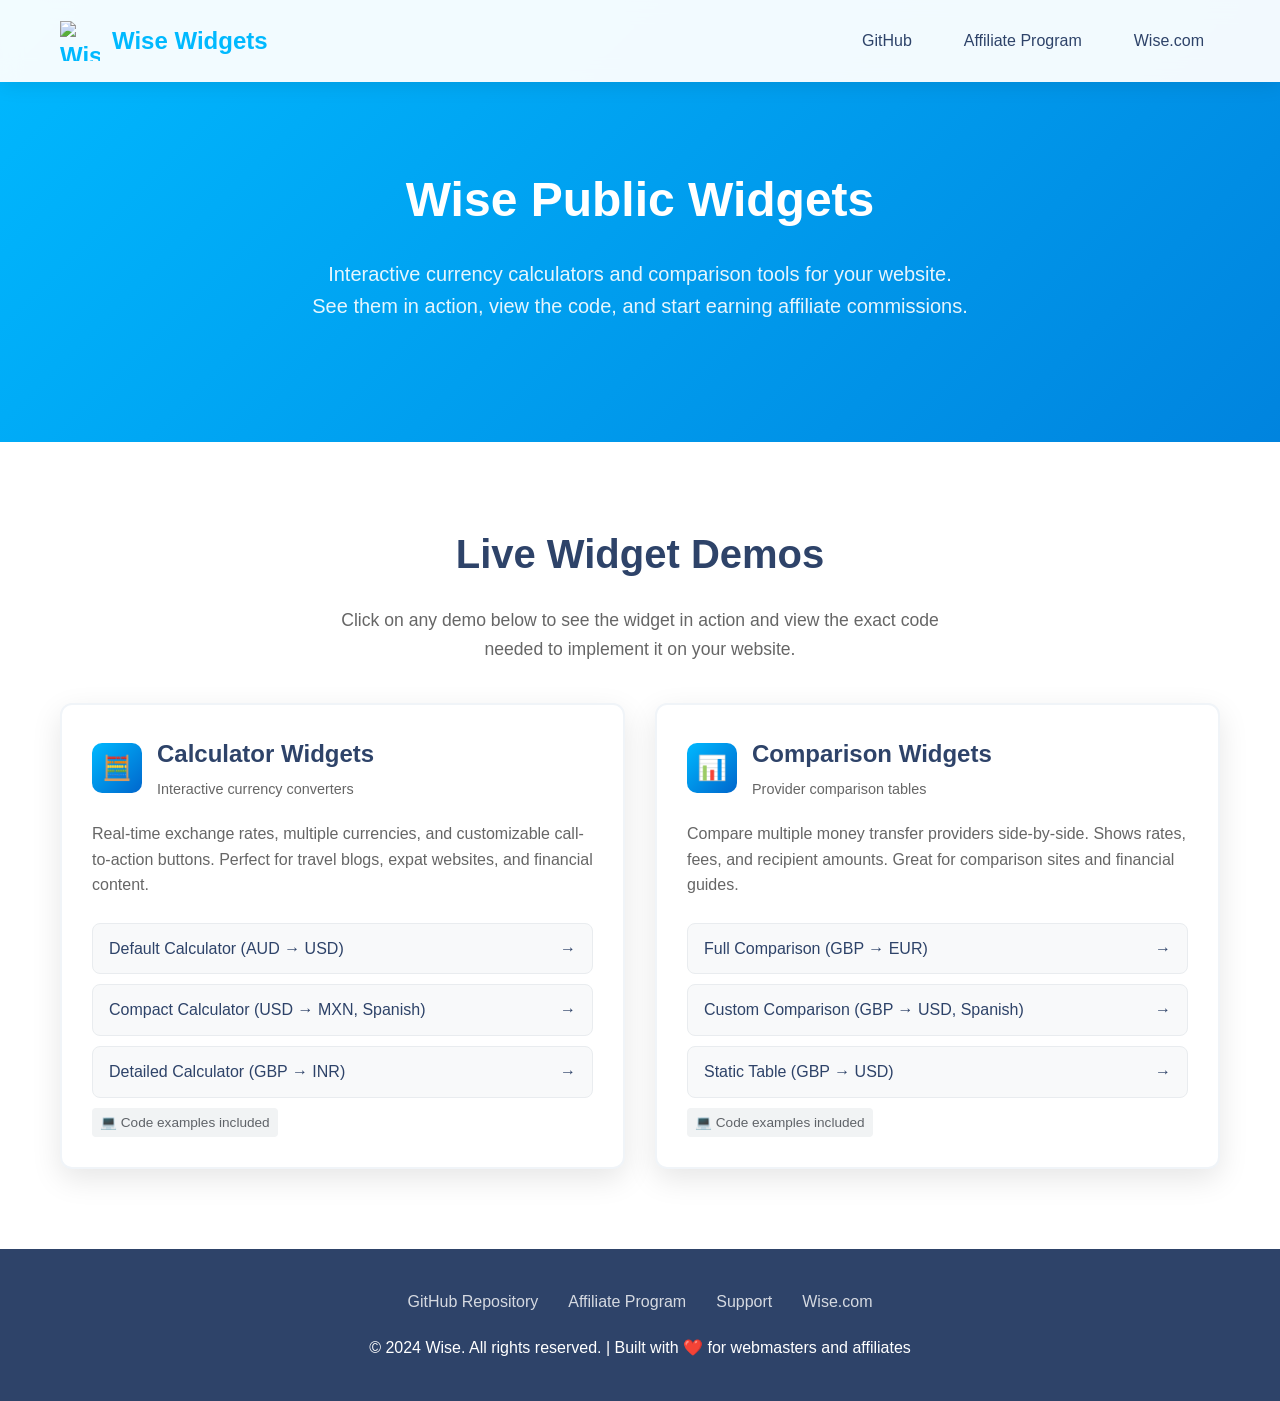
==== docs/index.html @ 7535edbf "feat: add interactive GitHub Pages demo site with live widgets and code examples" ====
<!DOCTYPE html>
<html lang="en">
<head>
    <meta charset="UTF-8">
    <meta name="viewport" content="width=device-width, initial-scale=1.0">
    <title>Wise Public Widgets - Live Demos</title>
    <link rel="icon" href="https://wise.com/public-resources/assets/logos/logo-square.svg" type="image/svg+xml">
    <style>
        * {
            margin: 0;
            padding: 0;
            box-sizing: border-box;
        }

        body {
            font-family: -apple-system, BlinkMacSystemFont, 'Segoe UI', Roboto, Oxygen, Ubuntu, Cantarell, sans-serif;
            line-height: 1.6;
            color: #2e4369;
            background: linear-gradient(135deg, #00b9ff 0%, #0066cc 100%);
            min-height: 100vh;
        }

        .header {
            background: rgba(255, 255, 255, 0.95);
            backdrop-filter: blur(10px);
            padding: 20px 0;
            box-shadow: 0 2px 20px rgba(0, 0, 0, 0.1);
        }

        .container {
            max-width: 1200px;
            margin: 0 auto;
            padding: 0 20px;
        }

        .header-content {
            display: flex;
            align-items: center;
            justify-content: space-between;
            flex-wrap: wrap;
            gap: 20px;
        }

        .logo {
            display: flex;
            align-items: center;
            gap: 12px;
            text-decoration: none;
            color: #00b9ff;
            font-weight: 600;
            font-size: 1.5rem;
        }

        .logo img {
            width: 40px;
            height: 40px;
        }

        .nav-links {
            display: flex;
            gap: 20px;
            align-items: center;
        }

        .nav-links a {
            text-decoration: none;
            color: #2e4369;
            font-weight: 500;
            padding: 8px 16px;
            border-radius: 6px;
            transition: all 0.2s;
        }

        .nav-links a:hover {
            background: #00b9ff;
            color: white;
        }

        .hero {
            text-align: center;
            padding: 80px 0;
            color: white;
        }

        .hero h1 {
            font-size: 3rem;
            margin-bottom: 20px;
            font-weight: 700;
        }

        .hero p {
            font-size: 1.25rem;
            margin-bottom: 40px;
            opacity: 0.9;
        }

        .demo-grid {
            background: white;
            padding: 80px 0;
        }

        .demo-cards {
            display: grid;
            grid-template-columns: repeat(auto-fit, minmax(350px, 1fr));
            gap: 30px;
            margin-top: 40px;
        }

        .demo-card {
            background: white;
            border-radius: 12px;
            padding: 30px;
            box-shadow: 0 10px 30px rgba(0, 0, 0, 0.1);
            transition: transform 0.3s, box-shadow 0.3s;
            border: 2px solid #f0f4f8;
        }

        .demo-card:hover {
            transform: translateY(-5px);
            box-shadow: 0 20px 40px rgba(0, 0, 0, 0.15);
            border-color: #00b9ff;
        }

        .card-header {
            display: flex;
            align-items: center;
            gap: 15px;
            margin-bottom: 20px;
        }

        .card-icon {
            width: 50px;
            height: 50px;
            background: linear-gradient(135deg, #00b9ff, #0066cc);
            border-radius: 10px;
            display: flex;
            align-items: center;
            justify-content: center;
            font-size: 1.5rem;
        }

        .card-title {
            font-size: 1.5rem;
            font-weight: 600;
            color: #2e4369;
        }

        .card-subtitle {
            font-size: 0.9rem;
            color: #666;
            margin-top: 5px;
        }

        .card-description {
            color: #666;
            margin-bottom: 25px;
            line-height: 1.6;
        }

        .demo-links {
            display: flex;
            flex-direction: column;
            gap: 10px;
        }

        .demo-link {
            display: flex;
            align-items: center;
            justify-content: space-between;
            padding: 12px 16px;
            background: #f8f9fa;
            border-radius: 8px;
            text-decoration: none;
            color: #2e4369;
            transition: all 0.2s;
            border: 1px solid #e9ecef;
        }

        .demo-link:hover {
            background: #00b9ff;
            color: white;
            transform: translateX(5px);
        }

        .demo-link span {
            font-weight: 500;
        }

        .demo-link::after {
            content: "→";
            font-weight: bold;
        }

        .section-title {
            text-align: center;
            font-size: 2.5rem;
            margin-bottom: 20px;
            color: #2e4369;
            font-weight: 600;
        }

        .section-subtitle {
            text-align: center;
            font-size: 1.1rem;
            color: #666;
            max-width: 600px;
            margin: 0 auto;
        }

        .footer {
            background: #2e4369;
            color: white;
            padding: 40px 0;
            text-align: center;
        }

        .footer-links {
            display: flex;
            justify-content: center;
            gap: 30px;
            margin-bottom: 20px;
            flex-wrap: wrap;
        }

        .footer-links a {
            color: white;
            text-decoration: none;
            opacity: 0.8;
            transition: opacity 0.2s;
        }

        .footer-links a:hover {
            opacity: 1;
        }

        .code-badge {
            display: inline-flex;
            align-items: center;
            gap: 5px;
            background: #f1f3f4;
            padding: 4px 8px;
            border-radius: 4px;
            font-size: 0.85rem;
            color: #5f6368;
            margin-top: 10px;
        }

        @media (max-width: 768px) {
            .hero h1 {
                font-size: 2rem;
            }

            .hero p {
                font-size: 1.1rem;
            }

            .demo-cards {
                grid-template-columns: 1fr;
            }

            .header-content {
                justify-content: center;
            }
        }
    </style>
</head>
<body>
    <header class="header">
        <div class="container">
            <div class="header-content">
                <a href="index.html" class="logo">
                    <img src="https://wise.com/public-resources/assets/logos/logo-square.svg" alt="Wise">
                    <span>Wise Widgets</span>
                </a>
                <nav class="nav-links">
                    <a href="https://github.com/transferwise/public-widgets" target="_blank">GitHub</a>
                    <a href="https://wise.com/gb/affiliate-program/" target="_blank">Affiliate Program</a>
                    <a href="https://wise.com" target="_blank">Wise.com</a>
                </nav>
            </div>
        </div>
    </header>

    <section class="hero">
        <div class="container">
            <h1>Wise Public Widgets</h1>
            <p>Interactive currency calculators and comparison tools for your website.<br>
               See them in action, view the code, and start earning affiliate commissions.</p>
        </div>
    </section>

    <section class="demo-grid">
        <div class="container">
            <h2 class="section-title">Live Widget Demos</h2>
            <p class="section-subtitle">
                Click on any demo below to see the widget in action and view the exact code needed to implement it on your website.
            </p>

            <div class="demo-cards">
                <!-- Calculator Widgets -->
                <div class="demo-card">
                    <div class="card-header">
                        <div class="card-icon">🧮</div>
                        <div>
                            <div class="card-title">Calculator Widgets</div>
                            <div class="card-subtitle">Interactive currency converters</div>
                        </div>
                    </div>
                    <p class="card-description">
                        Real-time exchange rates, multiple currencies, and customizable call-to-action buttons.
                        Perfect for travel blogs, expat websites, and financial content.
                    </p>
                    <div class="demo-links">
                        <a href="calculator-default.html" class="demo-link">
                            <span>Default Calculator (AUD → USD)</span>
                        </a>
                        <a href="calculator-compact.html" class="demo-link">
                            <span>Compact Calculator (USD → MXN, Spanish)</span>
                        </a>
                        <a href="calculator-detailed.html" class="demo-link">
                            <span>Detailed Calculator (GBP → INR)</span>
                        </a>
                    </div>
                    <div class="code-badge">
                        💻 Code examples included
                    </div>
                </div>

                <!-- Comparison Widgets -->
                <div class="demo-card">
                    <div class="card-header">
                        <div class="card-icon">📊</div>
                        <div>
                            <div class="card-title">Comparison Widgets</div>
                            <div class="card-subtitle">Provider comparison tables</div>
                        </div>
                    </div>
                    <p class="card-description">
                        Compare multiple money transfer providers side-by-side. Shows rates, fees, and recipient amounts.
                        Great for comparison sites and financial guides.
                    </p>
                    <div class="demo-links">
                        <a href="comparison-full.html" class="demo-link">
                            <span>Full Comparison (GBP → EUR)</span>
                        </a>
                        <a href="comparison-custom.html" class="demo-link">
                            <span>Custom Comparison (GBP → USD, Spanish)</span>
                        </a>
                        <a href="comparison-table.html" class="demo-link">
                            <span>Static Table (GBP → USD)</span>
                        </a>
                    </div>
                    <div class="code-badge">
                        💻 Code examples included
                    </div>
                </div>
            </div>
        </div>
    </section>

    <footer class="footer">
        <div class="container">
            <div class="footer-links">
                <a href="https://github.com/transferwise/public-widgets">GitHub Repository</a>
                <a href="https://wise.com/gb/affiliate-program/">Affiliate Program</a>
                <a href="https://wise.com/help/">Support</a>
                <a href="https://wise.com">Wise.com</a>
            </div>
            <p>&copy; 2024 Wise. All rights reserved. | Built with ❤️ for webmasters and affiliates</p>
        </div>
    </footer>
</body>
</html>
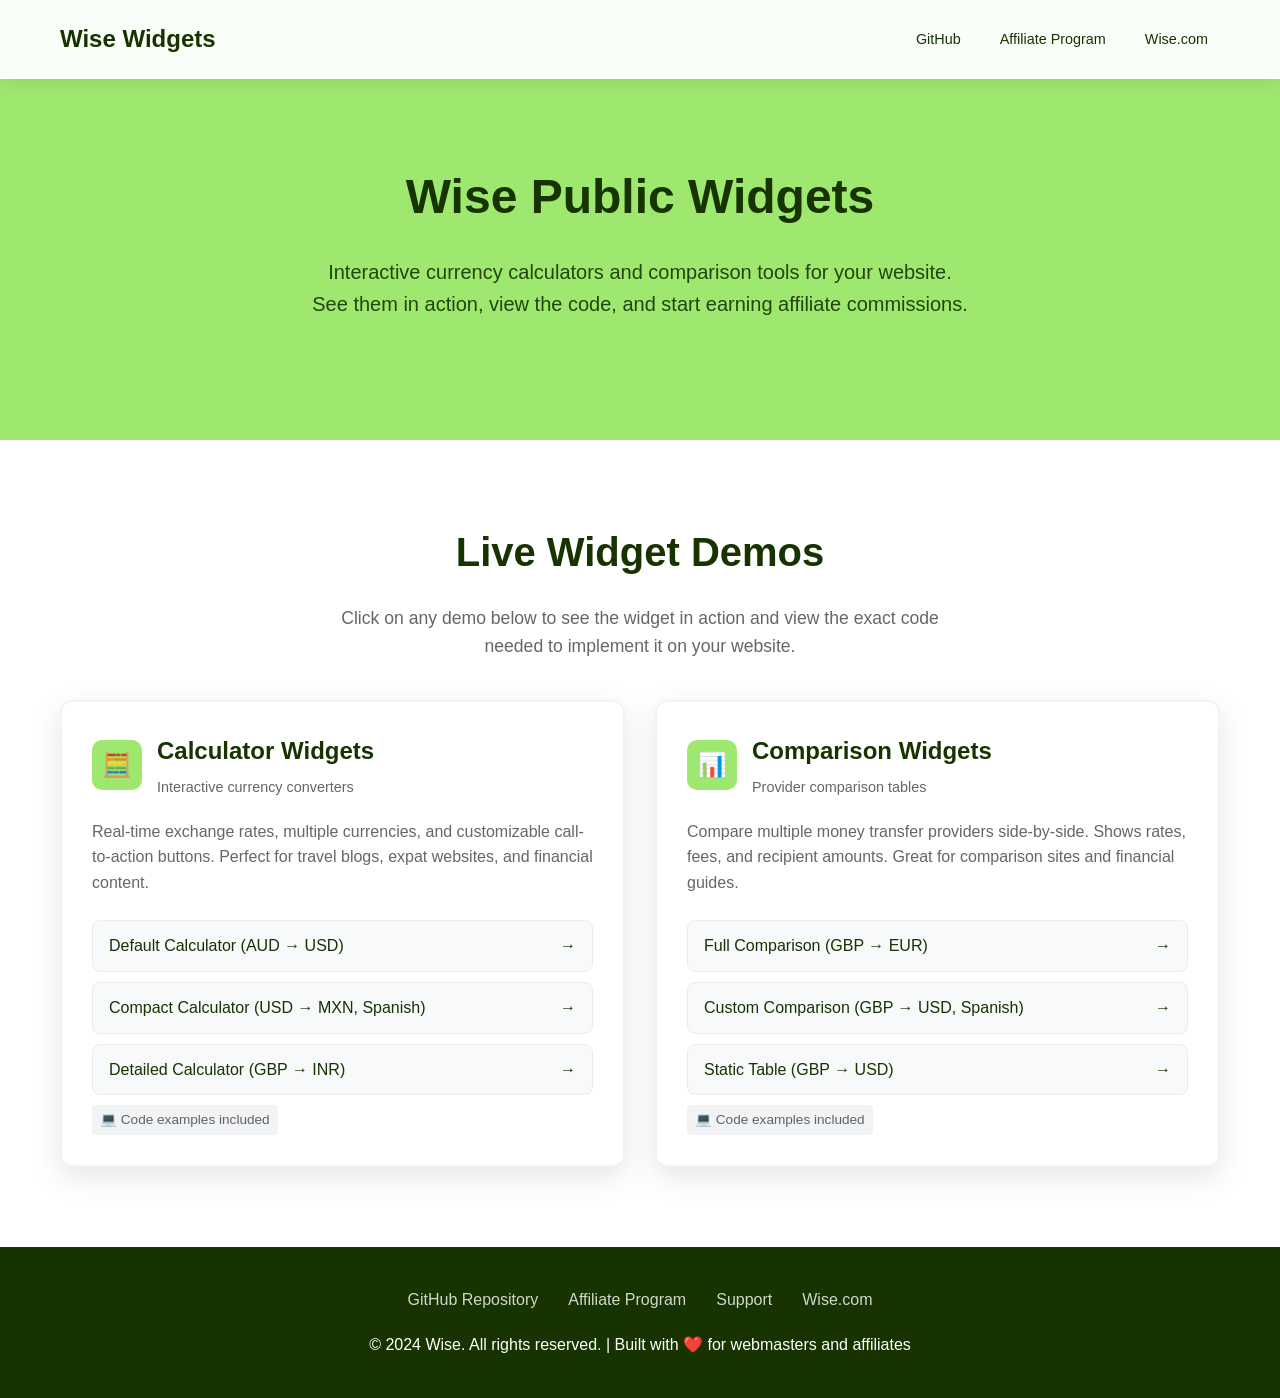
==== commit 12417627: "Update HTML docs for uniformity" ====
--- a/docs/index.html
+++ b/docs/index.html
@@ -5,271 +5,13 @@
     <meta name="viewport" content="width=device-width, initial-scale=1.0">
     <title>Wise Public Widgets - Live Demos</title>
     <link rel="icon" href="https://wise.com/public-resources/assets/logos/logo-square.svg" type="image/svg+xml">
-    <style>
-        * {
-            margin: 0;
-            padding: 0;
-            box-sizing: border-box;
-        }
-
-        body {
-            font-family: -apple-system, BlinkMacSystemFont, 'Segoe UI', Roboto, Oxygen, Ubuntu, Cantarell, sans-serif;
-            line-height: 1.6;
-            color: #2e4369;
-            background: linear-gradient(135deg, #00b9ff 0%, #0066cc 100%);
-            min-height: 100vh;
-        }
-
-        .header {
-            background: rgba(255, 255, 255, 0.95);
-            backdrop-filter: blur(10px);
-            padding: 20px 0;
-            box-shadow: 0 2px 20px rgba(0, 0, 0, 0.1);
-        }
-
-        .container {
-            max-width: 1200px;
-            margin: 0 auto;
-            padding: 0 20px;
-        }
-
-        .header-content {
-            display: flex;
-            align-items: center;
-            justify-content: space-between;
-            flex-wrap: wrap;
-            gap: 20px;
-        }
-
-        .logo {
-            display: flex;
-            align-items: center;
-            gap: 12px;
-            text-decoration: none;
-            color: #00b9ff;
-            font-weight: 600;
-            font-size: 1.5rem;
-        }
-
-        .logo img {
-            width: 40px;
-            height: 40px;
-        }
-
-        .nav-links {
-            display: flex;
-            gap: 20px;
-            align-items: center;
-        }
-
-        .nav-links a {
-            text-decoration: none;
-            color: #2e4369;
-            font-weight: 500;
-            padding: 8px 16px;
-            border-radius: 6px;
-            transition: all 0.2s;
-        }
-
-        .nav-links a:hover {
-            background: #00b9ff;
-            color: white;
-        }
-
-        .hero {
-            text-align: center;
-            padding: 80px 0;
-            color: white;
-        }
-
-        .hero h1 {
-            font-size: 3rem;
-            margin-bottom: 20px;
-            font-weight: 700;
-        }
-
-        .hero p {
-            font-size: 1.25rem;
-            margin-bottom: 40px;
-            opacity: 0.9;
-        }
-
-        .demo-grid {
-            background: white;
-            padding: 80px 0;
-        }
-
-        .demo-cards {
-            display: grid;
-            grid-template-columns: repeat(auto-fit, minmax(350px, 1fr));
-            gap: 30px;
-            margin-top: 40px;
-        }
-
-        .demo-card {
-            background: white;
-            border-radius: 12px;
-            padding: 30px;
-            box-shadow: 0 10px 30px rgba(0, 0, 0, 0.1);
-            transition: transform 0.3s, box-shadow 0.3s;
-            border: 2px solid #f0f4f8;
-        }
-
-        .demo-card:hover {
-            transform: translateY(-5px);
-            box-shadow: 0 20px 40px rgba(0, 0, 0, 0.15);
-            border-color: #00b9ff;
-        }
-
-        .card-header {
-            display: flex;
-            align-items: center;
-            gap: 15px;
-            margin-bottom: 20px;
-        }
-
-        .card-icon {
-            width: 50px;
-            height: 50px;
-            background: linear-gradient(135deg, #00b9ff, #0066cc);
-            border-radius: 10px;
-            display: flex;
-            align-items: center;
-            justify-content: center;
-            font-size: 1.5rem;
-        }
-
-        .card-title {
-            font-size: 1.5rem;
-            font-weight: 600;
-            color: #2e4369;
-        }
-
-        .card-subtitle {
-            font-size: 0.9rem;
-            color: #666;
-            margin-top: 5px;
-        }
-
-        .card-description {
-            color: #666;
-            margin-bottom: 25px;
-            line-height: 1.6;
-        }
-
-        .demo-links {
-            display: flex;
-            flex-direction: column;
-            gap: 10px;
-        }
-
-        .demo-link {
-            display: flex;
-            align-items: center;
-            justify-content: space-between;
-            padding: 12px 16px;
-            background: #f8f9fa;
-            border-radius: 8px;
-            text-decoration: none;
-            color: #2e4369;
-            transition: all 0.2s;
-            border: 1px solid #e9ecef;
-        }
-
-        .demo-link:hover {
-            background: #00b9ff;
-            color: white;
-            transform: translateX(5px);
-        }
-
-        .demo-link span {
-            font-weight: 500;
-        }
-
-        .demo-link::after {
-            content: "→";
-            font-weight: bold;
-        }
-
-        .section-title {
-            text-align: center;
-            font-size: 2.5rem;
-            margin-bottom: 20px;
-            color: #2e4369;
-            font-weight: 600;
-        }
-
-        .section-subtitle {
-            text-align: center;
-            font-size: 1.1rem;
-            color: #666;
-            max-width: 600px;
-            margin: 0 auto;
-        }
-
-        .footer {
-            background: #2e4369;
-            color: white;
-            padding: 40px 0;
-            text-align: center;
-        }
-
-        .footer-links {
-            display: flex;
-            justify-content: center;
-            gap: 30px;
-            margin-bottom: 20px;
-            flex-wrap: wrap;
-        }
-
-        .footer-links a {
-            color: white;
-            text-decoration: none;
-            opacity: 0.8;
-            transition: opacity 0.2s;
-        }
-
-        .footer-links a:hover {
-            opacity: 1;
-        }
-
-        .code-badge {
-            display: inline-flex;
-            align-items: center;
-            gap: 5px;
-            background: #f1f3f4;
-            padding: 4px 8px;
-            border-radius: 4px;
-            font-size: 0.85rem;
-            color: #5f6368;
-            margin-top: 10px;
-        }
-
-        @media (max-width: 768px) {
-            .hero h1 {
-                font-size: 2rem;
-            }
-
-            .hero p {
-                font-size: 1.1rem;
-            }
-
-            .demo-cards {
-                grid-template-columns: 1fr;
-            }
-
-            .header-content {
-                justify-content: center;
-            }
-        }
-    </style>
+    <link rel="stylesheet" href="styles.css">
 </head>
-<body>
+<body class="index-page">
     <header class="header">
         <div class="container">
             <div class="header-content">
                 <a href="index.html" class="logo">
-                    <img src="https://wise.com/public-resources/assets/logos/logo-square.svg" alt="Wise">
                     <span>Wise Widgets</span>
                 </a>
                 <nav class="nav-links">
--- a/docs/styles.css
+++ b/docs/styles.css
@@ -0,0 +1,498 @@
+/* Wise Widgets Documentation - Shared Styles */
+
+/* Base Reset and Typography */
+* {
+    margin: 0;
+    padding: 0;
+    box-sizing: border-box;
+}
+
+body {
+    font-family: -apple-system, BlinkMacSystemFont, 'Segoe UI', Roboto, Oxygen, Ubuntu, Cantarell, sans-serif;
+    line-height: 1.6;
+    color: #163300;
+    background: #f8f9fa;
+}
+
+/* Layout Components */
+.container {
+    max-width: 1200px;
+    margin: 0 auto;
+    padding: 0 20px;
+}
+
+/* Header */
+.header {
+    background: white;
+    padding: 15px 0;
+    box-shadow: 0 2px 10px rgba(0, 0, 0, 0.1);
+    position: sticky;
+    top: 0;
+    z-index: 100;
+}
+
+.header-content {
+    display: flex;
+    align-items: center;
+    justify-content: space-between;
+    flex-wrap: wrap;
+    gap: 20px;
+}
+
+.logo {
+    display: flex;
+    align-items: center;
+    gap: 12px;
+    text-decoration: none;
+    color: #163300;
+    font-weight: 600;
+    font-size: 1.2rem;
+}
+
+.logo img {
+    width: 32px;
+    height: 32px;
+}
+
+/* Navigation */
+.nav-links {
+    display: flex;
+    gap: 15px;
+    align-items: center;
+}
+
+.nav-links a {
+    text-decoration: none;
+    color: #163300;
+    font-weight: 500;
+    padding: 8px 12px;
+    border-radius: 6px;
+    transition: all 0.2s;
+    font-size: 0.9rem;
+}
+
+.nav-links a:hover,
+.nav-links a.active {
+    background: #9FE870;
+    color: black;
+}
+
+/* Breadcrumb */
+.breadcrumb {
+    background: #f5f5f5;
+    padding: 15px 0;
+}
+
+.breadcrumb-content {
+    font-size: 0.9rem;
+    color: #666;
+}
+
+.breadcrumb a {
+    color: #163300;
+    text-decoration: none;
+}
+
+/* Main Content */
+.main-content {
+    padding: 40px 0;
+}
+
+/* Demo Sections */
+.demo-section {
+    background: white;
+    border-radius: 12px;
+    padding: 40px;
+    margin-bottom: 40px;
+    box-shadow: 0 4px 20px rgba(0, 0, 0, 0.08);
+}
+
+.demo-header {
+    text-align: center;
+    margin-bottom: 40px;
+}
+
+.demo-title {
+    font-size: 2.5rem;
+    margin-bottom: 15px;
+    color: #163300;
+}
+
+.demo-description {
+    font-size: 1.1rem;
+    color: #666;
+    max-width: 600px;
+    margin: 0 auto;
+}
+
+/* Widget Demo Area */
+.widget-demo {
+    display: flex;
+    justify-content: center;
+    margin: 40px 0;
+    padding: 30px;
+    background: #f8f9fa;
+    border-radius: 8px;
+    border: 2px dashed #dee2e6;
+}
+
+/* Configuration Info Box */
+.config-info {
+    background: #e8f5e8;
+    border-left: 4px solid #28a745;
+    padding: 20px;
+    margin: 30px 0;
+    border-radius: 0 8px 8px 0;
+}
+
+.config-info h3 {
+    color: #155724;
+    margin-bottom: 15px;
+}
+
+.config-list {
+    display: grid;
+    grid-template-columns: repeat(auto-fit, minmax(300px, 1fr));
+    gap: 15px;
+    list-style: none;
+    margin: 0;
+    padding: 0;
+}
+
+.config-list li {
+    color: #155724;
+    font-size: 0.95rem;
+    line-height: 1.5;
+    margin-bottom: 8px;
+}
+
+.config-list li:last-child {
+    margin-bottom: 0;
+}
+
+/* Code Section */
+.code-section {
+    margin-top: 40px;
+}
+
+.code-header {
+    display: flex;
+    align-items: center;
+    justify-content: space-between;
+    margin-bottom: 20px;
+}
+
+.code-title {
+    font-size: 1.5rem;
+    color: #163300;
+}
+
+.copy-btn {
+    background: white;
+    color: #163300;
+    border: 1px solid #163300;
+    padding: 8px 16px;
+    border-radius: 6px;
+    cursor: pointer;
+    font-size: 0.9rem;
+    transition: all 0.2s;
+}
+
+.copy-btn:hover {
+    background: #163300;
+    color: white;
+}
+
+.code-block {
+    position: relative;
+    margin-bottom: 30px;
+}
+
+.code-block pre {
+    border-radius: 8px;
+    margin: 0;
+    max-height: 400px;
+    overflow-y: auto;
+}
+
+/* Step Numbers */
+.step-number {
+    display: inline-block;
+    width: 30px;
+    height: 30px;
+    background: #163300;
+    color: white;
+    border-radius: 50%;
+    text-align: center;
+    line-height: 30px;
+    font-weight: bold;
+    margin-right: 15px;
+}
+
+.step-title {
+    font-size: 1.2rem;
+    margin: 30px 0 15px 0;
+    color: #163300;
+}
+
+/* Navigation Grid */
+.navigation {
+    background: white;
+    padding: 30px;
+    border-radius: 12px;
+    box-shadow: 0 4px 20px rgba(0, 0, 0, 0.08);
+}
+
+.nav-grid {
+    display: grid;
+    grid-template-columns: 1fr 1fr;
+    gap: 20px;
+}
+
+.nav-item {
+    display: block;
+    text-decoration: none;
+    padding: 20px;
+    border: 2px solid #e9ecef;
+    border-radius: 8px;
+    transition: all 0.2s;
+    text-align: center;
+}
+
+.nav-item:hover {
+    border-color: #9FE870;
+    background: #f0f9ff;
+}
+
+.nav-item h4 {
+    color: #163300;
+    margin-bottom: 8px;
+}
+
+.nav-item p {
+    color: #666;
+    font-size: 0.9rem;
+}
+
+/* Index Page Specific Styles */
+.index-page {
+    background: #9FE870;
+    min-height: 100vh;
+}
+
+.index-page .header {
+    background: rgba(255, 255, 255, 0.95);
+    backdrop-filter: blur(10px);
+    padding: 20px 0;
+    box-shadow: 0 2px 20px rgba(0, 0, 0, 0.1);
+}
+
+.index-page .logo {
+    font-size: 1.5rem;
+}
+
+.hero {
+    text-align: center;
+    padding: 80px 0;
+    color: #163300;
+}
+
+.hero h1 {
+    font-size: 3rem;
+    margin-bottom: 20px;
+    font-weight: 700;
+}
+
+.hero p {
+    font-size: 1.25rem;
+    margin-bottom: 40px;
+    opacity: 0.9;
+}
+
+.demo-grid {
+    background: white;
+    padding: 80px 0;
+}
+
+.demo-cards {
+    display: grid;
+    grid-template-columns: repeat(auto-fit, minmax(350px, 1fr));
+    gap: 30px;
+    margin-top: 40px;
+}
+
+.demo-card {
+    background: white;
+    border-radius: 12px;
+    padding: 30px;
+    box-shadow: 0 10px 30px rgba(0, 0, 0, 0.1);
+    transition: transform 0.3s, box-shadow 0.3s;
+    border: 2px solid #f0f4f8;
+}
+
+.demo-card:hover {
+    transform: translateY(-5px);
+    box-shadow: 0 20px 40px rgba(0, 0, 0, 0.15);
+    border-color: #9FE870;
+}
+
+.card-header {
+    display: flex;
+    align-items: center;
+    gap: 15px;
+    margin-bottom: 20px;
+}
+
+.card-icon {
+    width: 50px;
+    height: 50px;
+    background: #9FE870;
+    border-radius: 10px;
+    display: flex;
+    align-items: center;
+    justify-content: center;
+    font-size: 1.5rem;
+}
+
+.card-title {
+    font-size: 1.5rem;
+    font-weight: 600;
+    color: #163300;
+}
+
+.card-subtitle {
+    font-size: 0.9rem;
+    color: #666;
+    margin-top: 5px;
+}
+
+.card-description {
+    color: #666;
+    margin-bottom: 25px;
+    line-height: 1.6;
+}
+
+.demo-links {
+    display: flex;
+    flex-direction: column;
+    gap: 10px;
+}
+
+.demo-link {
+    display: flex;
+    align-items: center;
+    justify-content: space-between;
+    padding: 12px 16px;
+    background: #f8f9fa;
+    border-radius: 8px;
+    text-decoration: none;
+    color: #163300;
+    transition: all 0.2s;
+    border: 1px solid #e9ecef;
+}
+
+.demo-link:hover {
+    background: #9FE870;
+    color: black;
+    transform: translateX(5px);
+}
+
+.demo-link span {
+    font-weight: 500;
+}
+
+.demo-link::after {
+    content: "→";
+    font-weight: bold;
+}
+
+.section-title {
+    text-align: center;
+    font-size: 2.5rem;
+    margin-bottom: 20px;
+    color: #163300;
+    font-weight: 600;
+}
+
+.section-subtitle {
+    text-align: center;
+    font-size: 1.1rem;
+    color: #666;
+    max-width: 600px;
+    margin: 0 auto;
+}
+
+.footer {
+    background: #163300;
+    color: white;
+    padding: 40px 0;
+    text-align: center;
+}
+
+.footer-links {
+    display: flex;
+    justify-content: center;
+    gap: 30px;
+    margin-bottom: 20px;
+    flex-wrap: wrap;
+}
+
+.footer-links a {
+    color: white;
+    text-decoration: none;
+    opacity: 0.8;
+    transition: opacity 0.2s;
+}
+
+.footer-links a:hover {
+    opacity: 1;
+}
+
+.code-badge {
+    display: inline-flex;
+    align-items: center;
+    gap: 5px;
+    background: #f1f3f4;
+    padding: 4px 8px;
+    border-radius: 4px;
+    font-size: 0.85rem;
+    color: #5f6368;
+    margin-top: 10px;
+}
+
+/* Highlight Box (for calculator-compact page) */
+.highlight-box {
+    background: #e8f4fd;
+    border: 1px solid #b3d7ff;
+    border-radius: 8px;
+    padding: 20px;
+    margin: 30px 0;
+}
+
+.highlight-box h4 {
+    color: #0056b3;
+    margin-bottom: 10px;
+}
+
+/* Responsive Design */
+@media (max-width: 768px) {
+    .demo-section {
+        padding: 20px;
+    }
+
+    .demo-title {
+        font-size: 2rem;
+    }
+
+    .nav-grid {
+        grid-template-columns: 1fr;
+    }
+
+    .config-list {
+        grid-template-columns: 1fr;
+    }
+
+    .header-content {
+        justify-content: center;
+    }
+}
